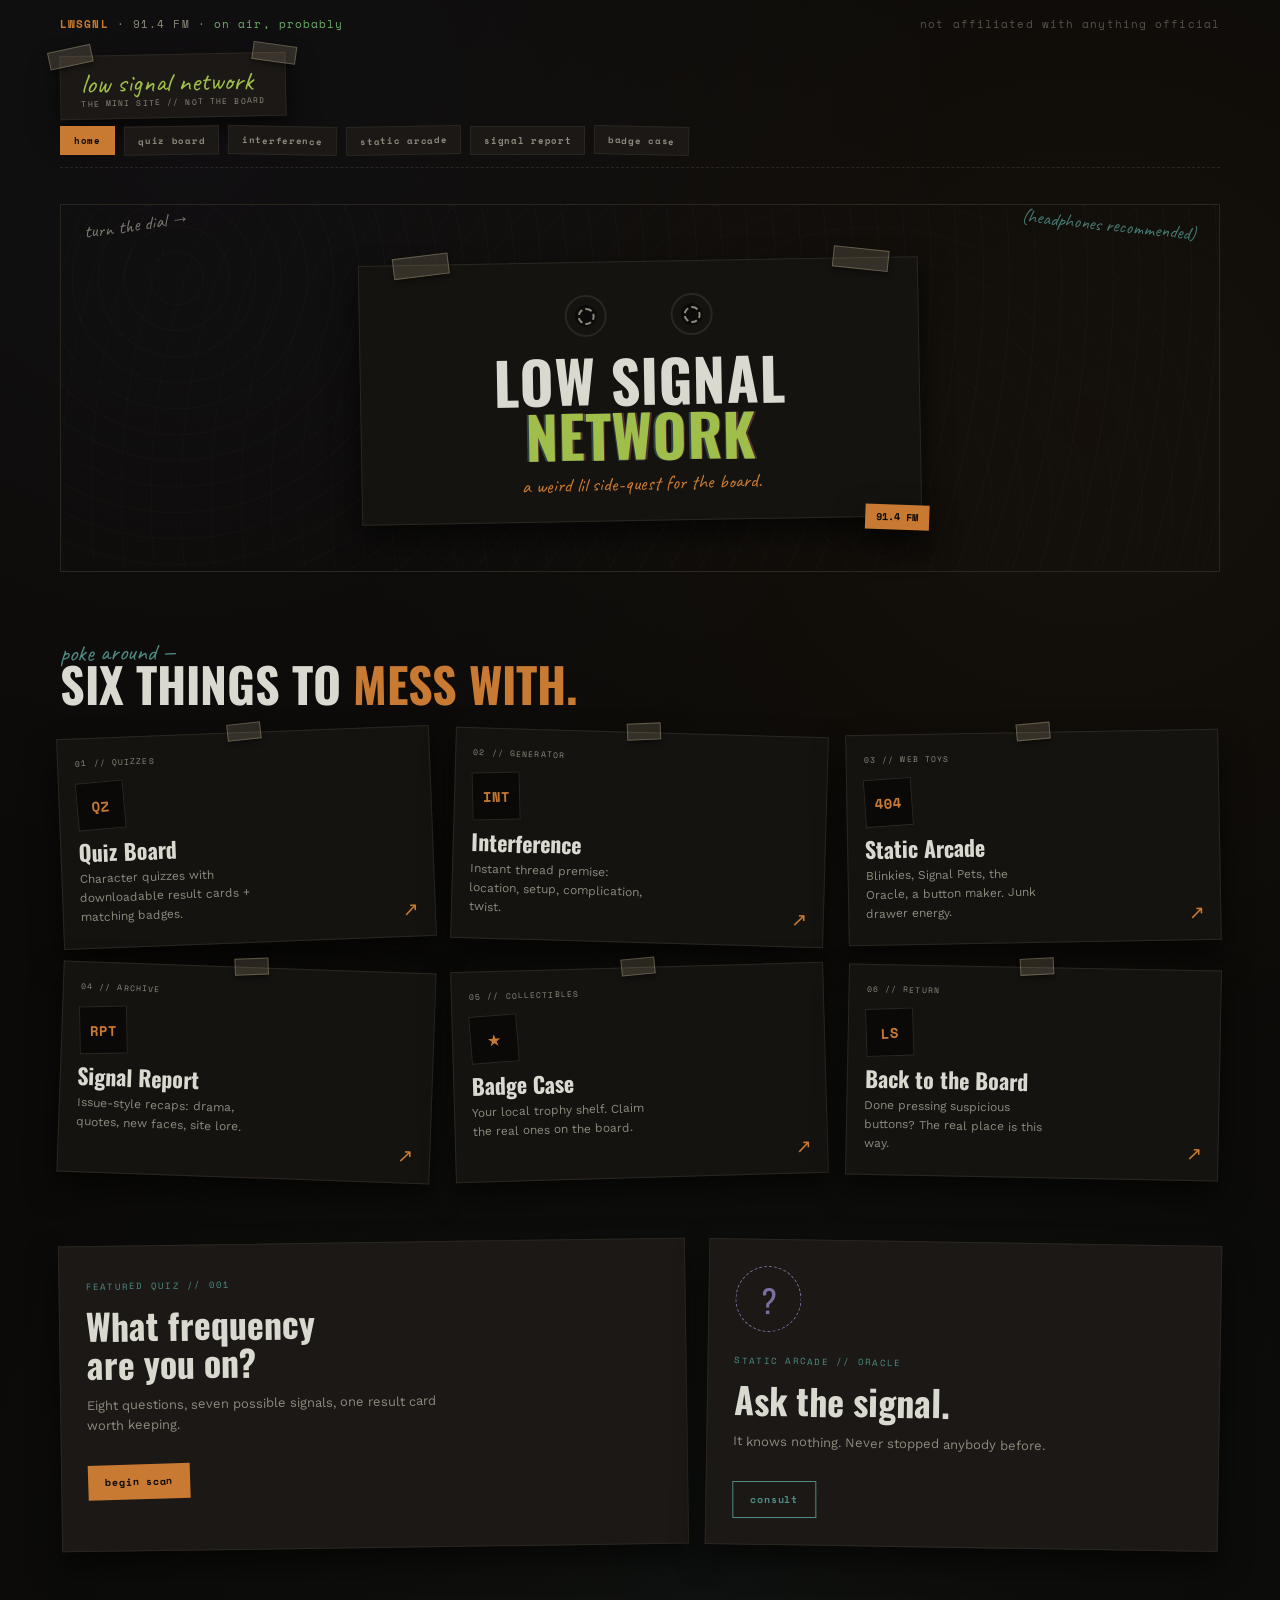
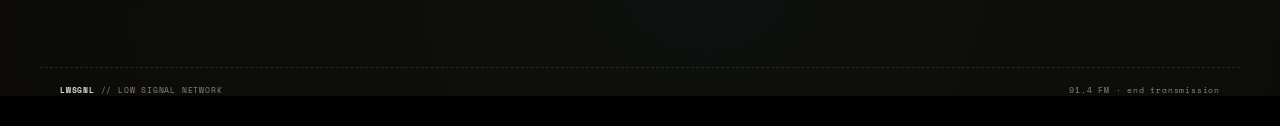
==== index.html @ 54af3324 "Add files via upload" ====
<!doctype html>
<html lang="en">
<head>
<meta charset="utf-8">
<meta name="viewport" content="width=device-width,initial-scale=1">
<title>Home // Low Signal Network</title>
<meta name="theme-color" content="#0B0A08">
<link rel="preconnect" href="https://fonts.googleapis.com">
<link rel="preconnect" href="https://fonts.gstatic.com" crossorigin>
<link href="https://fonts.googleapis.com/css2?family=Caveat:wght@400..700&family=Oswald:wght@400;500;600;700&family=Space+Mono:ital,wght@0,400;0,700;1,400&family=Work+Sans:ital,wght@0,300..800;1,300..800&display=swap" rel="stylesheet">
<link rel="stylesheet" href="styles.css">
</head>
<body>

<div class="ls-head">
<div class="ls-topline">
  <span><b>LWSGNL</b> · 91.4 FM · <span class="blink">on air, probably</span></span>
  <span class="ls-topline-r">not affiliated with anything official</span>
</div>

<a href="index.html" style="text-decoration:none">
<div class="ls-label">
  <span>low signal network</span>
  <small>THE MINI SITE // NOT THE BOARD</small>
</div>
</a>

<nav class="ls-nav"><a href="index.html" class="active">HOME</a><a href="quiz-board.html" class="">QUIZ BOARD</a><a href="interference.html" class="">INTERFERENCE</a><a href="static-arcade.html" class="">STATIC ARCADE</a><a href="signal-report.html" class="">SIGNAL REPORT</a><a href="badge-case.html" class="">BADGE CASE</a></nav>
</div>

<main id="page">

  <section class="ls2-hero">
    <span class="ls2-scribble a">turn the dial &#8594;</span>
    <span class="ls2-scribble b">(headphones recommended)</span>
    <div class="ls2-cassette">
      <div class="ls2-reels"><i></i><i></i></div>
      <h1><span data-glitch-in>LOW SIGNAL</span> <em data-glitch-in>NETWORK</em></h1>
      <p class="tag">a weird lil side-quest for the board.</p>
      <div class="ls2-freq">91.4 FM</div>
    </div>
  </section>

  <section>
    <div class="ls2-heading">
      <span class="hand">poke around —</span>
      <h2>SIX THINGS TO <span>MESS WITH.</span></h2>
    </div>
    <div class="ls2-board">
      <a class="ls2-pin" href="quiz-board.html">
        <b class="ch">01 // QUIZZES</b>
        <div class="stamp">QZ</div>
        <h3>Quiz Board</h3>
        <p>Character quizzes with downloadable result cards + matching badges.</p>
        <span class="go">↗</span>
      </a>
      <a class="ls2-pin" href="interference.html">
        <b class="ch">02 // GENERATOR</b>
        <div class="stamp">INT</div>
        <h3>Interference</h3>
        <p>Instant thread premise: location, setup, complication, twist.</p>
        <span class="go">↗</span>
      </a>
      <a class="ls2-pin" href="static-arcade.html">
        <b class="ch">03 // WEB TOYS</b>
        <div class="stamp">404</div>
        <h3>Static Arcade</h3>
        <p>Blinkies, Signal Pets, the Oracle, a button maker. Junk drawer energy.</p>
        <span class="go">↗</span>
      </a>
      <a class="ls2-pin" href="signal-report.html">
        <b class="ch">04 // ARCHIVE</b>
        <div class="stamp">RPT</div>
        <h3>Signal Report</h3>
        <p>Issue-style recaps: drama, quotes, new faces, site lore.</p>
        <span class="go">↗</span>
      </a>
      <a class="ls2-pin" href="badge-case.html">
        <b class="ch">05 // COLLECTIBLES</b>
        <div class="stamp">★</div>
        <h3>Badge Case</h3>
        <p>Your local trophy shelf. Claim the real ones on the board.</p>
        <span class="go">↗</span>
      </a>
      <a class="ls2-pin" href="https://lowsignal.jcink.net/" target="_blank" rel="noreferrer">
        <b class="ch">06 // RETURN</b>
        <div class="stamp">LS</div>
        <h3>Back to the Board</h3>
        <p>Done pressing suspicious buttons? The real place is this way.</p>
        <span class="go">↗</span>
      </a>
    </div>
  </section>

  <section class="ls2-featured">
    <div class="ls2-mix">
      <span class="eyebrow">FEATURED QUIZ // 001</span>
      <h2>What frequency<br>are you on?</h2>
      <p>Eight questions, seven possible signals, one result card worth keeping.</p>
      <a class="btn" href="quiz.html?id=frequency">begin scan</a>
    </div>
    <div class="ls2-mix">
      <div class="ls2-orb">?</div>
      <span class="eyebrow">STATIC ARCADE // ORACLE</span>
      <h3>Ask the signal.</h3>
      <p>It knows nothing. Never stopped anybody before.</p>
      <a class="btn alt" href="static-arcade.html#oracle">consult</a>
    </div>
  </section>

</main>

<footer class="network-footer">
  <span><b>LWSGNL</b> // LOW SIGNAL NETWORK</span>
  <span>91.4 FM · end transmission</span>
</footer>

<div class="toast" data-toast></div>
<script src="config.js"></script>
<script src="pets.js"></script>
<script src="app.js"></script>
<script src="effects.js"></script>

</body>
</html>
---- styles.css ----
:root,[data-theme="dark"]{
  --bg:#0B0A08;--card-rgb:20,18,15;--card:#151310;--card2:#1B1815;
  --ink:#DAD9CF;--ink-soft:#8C8A7C;--border:#2A2620;--placeholder:#3A3D42;
  --cyan:#4F8C86;--violet:#7A6FA0;--violet-lt:#9891B5;--amber:#C97A32;
  --live:#6FAE6B;--rose:#B8566B;--lime:#9FBF4A;
  --tape:rgba(230,214,172,.15);--tape-b:rgba(230,214,172,.28);
  --shadow:0 14px 30px rgba(0,0,0,.6);
  --mono:"Space Mono",monospace;--display:"Oswald",sans-serif;--hand:"Caveat",cursive;--sans:"Work Sans",sans-serif;
}
*{box-sizing:border-box}
html{scroll-behavior:smooth;background:#000}
body{margin:0;padding:0;min-height:100vh;position:relative;color:var(--ink);font-family:var(--sans);font-size:15px;line-height:1.6;
  background:
    radial-gradient(circle at 15% 8%,rgba(122,111,160,.06),transparent 40%),
    radial-gradient(circle at 85% 25%,rgba(201,122,50,.05),transparent 45%),
    radial-gradient(circle at 55% 92%,rgba(79,140,134,.05),transparent 45%),
    var(--bg)}
a{color:inherit;text-decoration:none}
button,input,select,textarea{font:inherit;color:inherit}
button{cursor:pointer}

@keyframes lsFlicker{0%,4%,8%,70%,100%{opacity:1}5%,7%,71%{opacity:.15}}

/* runtime glitch-jump, toggled briefly by effects.js */
.ls-glitching{animation:lsJump .18s steps(2) both}
@keyframes lsJump{
  0%{transform:translate(0,0) rotate(var(--r,0deg))}
  20%{transform:translate(-3px,1px) rotate(calc(var(--r,0deg) - 1deg))}
  40%{transform:translate(3px,-1px) rotate(calc(var(--r,0deg) + 1deg))}
  60%{transform:translate(-2px,0) rotate(calc(var(--r,0deg) - .5deg))}
  100%{transform:translate(0,0) rotate(var(--r,0deg))}
}

/* ============= header chrome: taped label + tab nav, not a broadcast console ============= */
.ls-head{max-width:1200px;margin:0 auto;padding:0 20px}
.ls-topline{padding-top:16px;display:flex;justify-content:space-between;flex-wrap:wrap;gap:6px;
  font:11px var(--mono);color:var(--ink-soft);letter-spacing:.1em}
.ls-topline b{color:var(--amber)}
.ls-topline .blink{color:var(--live);animation:lsFlicker 2.6s steps(1) infinite}
.ls-topline-r{opacity:.55}

.ls-label{position:relative;display:inline-block;margin:22px 0 8px;padding:9px 20px;background:var(--card2);
  border:1px solid var(--border);transform:rotate(-1.2deg);box-shadow:var(--shadow)}
.ls-label:before,.ls-label:after{content:"";position:absolute;top:-9px;width:42px;height:16px;background:var(--tape);
  border:1px solid var(--tape-b);box-shadow:0 3px 5px rgba(0,0,0,.4)}
.ls-label:before{left:-12px;transform:rotate(-11deg)}
.ls-label:after{right:-12px;transform:rotate(9deg)}
.ls-label span{font:28px var(--hand);color:var(--lime)}
.ls-label small{display:block;margin-top:-3px;font:8px var(--mono);color:var(--ink-soft);letter-spacing:.14em}

.ls-nav{padding-bottom:12px;margin-bottom:36px;display:flex;flex-wrap:wrap;gap:9px;border-bottom:1px dashed var(--border)}
.ls-nav a{padding:7px 13px;background:var(--card2);border:1px solid var(--border);font:700 9px var(--mono);
  letter-spacing:.08em;color:var(--ink-soft);text-transform:lowercase;transition:.15s;display:inline-block}
.ls-nav a:nth-child(2n){transform:rotate(-1deg)}
.ls-nav a:nth-child(3n){transform:rotate(1.1deg)}
.ls-nav a:hover{color:var(--amber);border-color:var(--amber);transform:translateY(-2px)}
.ls-nav a.active{background:var(--amber);border-color:var(--amber);color:#0B0A08;transform:rotate(0)}

#page{max-width:1200px;margin:0 auto;padding:0 20px 70px}
.network-footer{max-width:1200px;margin:50px auto 30px;padding:16px 20px 0;border-top:1px dashed var(--border);
  display:flex;justify-content:space-between;flex-wrap:wrap;gap:8px;color:var(--ink-soft);font:8px var(--mono);letter-spacing:.1em}
.network-footer b{color:var(--ink)}

.eyebrow,.display-label,.section-label{font:700 9px var(--mono);letter-spacing:.14em;text-transform:uppercase;color:var(--amber)}
.section-label{text-align:center;padding-bottom:8px;position:relative}
.section-label:after{content:"";position:absolute;bottom:0;left:50%;transform:translateX(-50%);width:54px;height:1px;
  background:repeating-linear-gradient(to right,var(--ink-soft) 0 2px,transparent 2px 4px)}
.muted{color:var(--ink-soft)}
.hand{font-family:var(--hand)}

/* ============= shared "hard panel" base — big single-content areas, no tape ============= */
.radio-panel,.hero-lower,.quiz-intro,.question-panel,.result-copy,.result-card-preview,.interference-console,
.badge-help,.board-info,.empty-collection,.now-screen{
  position:relative;background:rgba(var(--card-rgb),.92);border:1px solid var(--border);border-radius:2px;
  box-shadow:var(--shadow);backdrop-filter:none}

/* ============= shared "taped card" — discrete grid items / tool panels ============= */
.channel-card,.quiz-list-card,.badge-card,.report-story,.issue-card,.pet-collection-card,.home-quiz-tease,
.home-oracle,.arcade-tool,.claim-form,.claim-output,.tool-controls,.tool-preview,.pet-adoption,.oracle-console,
.int-controls,.int-display,.compat-inputs,.compat-result{
  position:relative;background:rgba(var(--card-rgb),.92);border:1px solid var(--border);border-radius:2px;
  box-shadow:var(--shadow);backdrop-filter:none;transition:transform .18s ease,border-color .18s ease}
.channel-card:before,.quiz-list-card:before,.badge-card:before,.report-story:before,.issue-card:before,
.pet-collection-card:before,.home-quiz-tease:before,.home-oracle:before,.arcade-tool:before,.claim-form:before,
.claim-output:before,.tool-controls:before,.tool-preview:before,.pet-adoption:before,.oracle-console:before,
.int-controls:before,.int-display:before,.compat-inputs:before,.compat-result:before{
  content:"";position:absolute;top:-9px;left:50%;width:34px;height:16px;margin-left:-17px;background:var(--tape);
  border:1px solid var(--tape-b);transform:rotate(-4deg);box-shadow:0 3px 5px rgba(0,0,0,.4);pointer-events:none}

/* ============= buttons: tape-tab, not glossy pill ============= */
.radio-btn{min-height:40px;padding:0 16px;display:inline-flex;align-items:center;justify-content:center;
  border:1px solid var(--border);border-radius:2px;background:rgba(255,255,255,.02);font:700 9px var(--mono);
  letter-spacing:.08em;transition:.15s}
.radio-btn:hover{transform:translateY(-2px);border-color:var(--amber);color:var(--amber)}
.radio-btn.primary{background:var(--amber);border-color:transparent;color:#0B0A08}
.radio-btn.wide{width:100%}

/* ============= hero (home) ============= */
.network-hero{overflow:visible;border-radius:0;background:transparent;border:0;box-shadow:none}
.hero-image{height:400px;position:relative;overflow:hidden;background:
  repeating-linear-gradient(115deg,#141310 0 2px,#0d0c0a 2px 4px);
  border:1px solid var(--border)}
.hero-image:after{content:"";position:absolute;inset:0;background:linear-gradient(100deg,rgba(122,111,160,.14),transparent 40%,rgba(201,122,50,.12))}
.hero-static{position:absolute;inset:0;opacity:.16;background:repeating-radial-gradient(circle at 20% 30%,#fff 0 1px,transparent 1px 5px)}
.hero-frequency{position:absolute;right:30px;top:24px;color:rgba(255,255,255,.09);font:700 100px/1 var(--display);z-index:2}
.hero-copy{position:absolute;left:50%;top:50%;z-index:3;transform:translate(-50%,-50%);text-align:center;width:92%}
.hero-copy>span{font:700 9px var(--mono);letter-spacing:.18em;color:#fff}
.hero-copy h1{margin:12px 0 8px;font:800 clamp(58px,8vw,118px)/.82 var(--display);letter-spacing:.01em;color:var(--lime);
  text-shadow:2px 0 rgba(184,86,107,.35),-2px 0 rgba(79,140,134,.35)}
.hero-copy h1 em{font-style:normal;color:#fff;-webkit-text-stroke:1px rgba(255,255,255,.6);-webkit-text-fill-color:transparent}
.hero-copy p{margin:18px 0 0;color:#fff;font:500 14px var(--sans)}
.hero-lower{display:grid;grid-template-columns:1.1fr 1fr 1fr;margin-top:14px}
.hero-lower>div{padding:26px 34px;min-height:190px}
.hero-lower>div+div{border-left:1px dashed var(--border)}
.hero-intro p{margin:20px auto 0;max-width:480px;text-align:center;color:var(--ink-soft);font-size:14px}
.now-screen{margin-top:20px;padding:16px}
.status-light{display:flex;align-items:center;gap:7px;color:var(--live);font:8px var(--mono)}
.status-light i,.live-badge .dot{width:6px;height:6px;border-radius:50%;background:var(--live);box-shadow:0 0 6px var(--live);
  animation:lsFlicker 2.6s steps(1) infinite;display:inline-block}
.now-screen strong{display:block;margin:16px 0 10px;font:700 16px var(--display)}
.mini-wave{height:26px;display:flex;align-items:end;gap:4px}
.mini-wave i{width:5px;background:var(--cyan);animation:lsWave .5s steps(5) infinite alternate}
.mini-wave i:nth-child(2n){height:60%;animation-delay:-.3s}
.mini-wave i:nth-child(3n){height:30%;animation-delay:-.6s}
@keyframes lsWave{from{height:8%}to{height:100%}}
.quick-pills{margin-top:20px;display:flex;flex-wrap:wrap;justify-content:center;gap:7px}
.quick-pills a,.meta-pills span{padding:7px 11px;border:1px solid rgba(79,140,134,.4);border-radius:2px;color:var(--cyan);
  font:700 8px var(--mono);letter-spacing:.05em}
.quick-pills a:hover{background:var(--cyan);color:#0B0A08}

.live-badge{display:inline-flex;align-items:center;gap:7px;padding:5px 12px;border:1px solid rgba(111,174,107,.4);
  border-radius:2px;color:var(--live);font:700 9px var(--mono);letter-spacing:.14em}

.network-section{padding:70px 0 0}
.network-section.compact{padding-top:44px}
.network-heading{margin-bottom:26px;display:flex;justify-content:space-between;align-items:end;gap:26px;flex-wrap:wrap}
.network-heading h2{margin:6px 0 0;font:800 clamp(38px,5.4vw,66px)/.9 var(--display);letter-spacing:.02em}
.network-heading h2 span,.page-title h1 span,.tool-heading h2 span{color:var(--amber)}
.network-heading>p{max-width:400px;margin:0;color:var(--ink-soft);font-size:13px}
.channel-grid{display:grid;grid-template-columns:repeat(2,minmax(0,1fr));gap:22px 18px;padding-top:8px}
.channel-card{min-height:290px;padding:22px;transform:rotate(-1.2deg)}
.channel-card.feature{grid-column:span 2;min-height:340px;transform:rotate(-.6deg)}
.channel-card:nth-child(2){transform:rotate(1.1deg)}
.channel-card:nth-child(3){transform:rotate(-.9deg)}
.channel-card:nth-child(4){transform:rotate(1.3deg)}
.channel-card:nth-child(5){transform:rotate(-1.1deg)}
.channel-card:hover{transform:rotate(0deg) translateY(-5px)!important;border-color:rgba(201,122,50,.5);z-index:2}
.channel-top{display:flex;justify-content:space-between;color:var(--ink-soft);font:8px var(--mono);letter-spacing:.12em}
.channel-display{width:66px;height:66px;margin-top:22px;display:grid;place-items:center;border:1px solid var(--border);
  border-radius:2px;background:#0a0908;color:var(--amber);font:700 17px var(--mono);transform:rotate(-3deg)}
.channel-body{position:absolute;left:22px;right:64px;bottom:22px}
.channel-body small{color:var(--cyan);font:700 8px var(--mono);letter-spacing:.1em}
.channel-body h3{margin:6px 0 8px;font:800 38px/1 var(--display)}
.channel-body p{max-width:600px;margin:0;color:var(--ink-soft);font-size:12px}
.channel-arrow{position:absolute;right:22px;bottom:22px;color:var(--amber);font-size:20px}
.two-col-feature{display:grid;grid-template-columns:1.2fr .8fr;gap:18px}
.home-quiz-tease,.home-oracle{padding:40px;transform:rotate(-.6deg)}
.home-oracle{transform:rotate(.7deg)}
.home-quiz-tease h2{margin:10px 0;font:800 clamp(36px,5vw,64px)/.9 var(--display)}
.home-quiz-tease h2 span{color:var(--cyan)}
.home-quiz-tease p,.home-oracle p{color:var(--ink-soft);max-width:560px}
.meta-pills{display:flex;flex-wrap:wrap;gap:7px;margin:20px 0}
.oracle-orb{width:100px;height:100px;margin-bottom:24px;display:grid;place-items:center;border-radius:50%;
  border:1px dashed var(--violet);font:700 55px var(--display);color:var(--violet-lt)}
.home-oracle h3{margin:8px 0;font:800 38px var(--display)}

/* ============= inner page header (page-title) ============= */
.page-title{padding:0 0 30px;display:grid;grid-template-columns:1fr auto;gap:40px;align-items:end;
  border-bottom:1px dashed var(--border)}
.page-title h1{margin:6px 0;font:800 clamp(52px,7.2vw,96px)/.86 var(--display);letter-spacing:.01em}
.page-title p{max-width:640px;margin:14px 0 0;color:var(--ink-soft);font-size:14px}
.page-frequency,.badge-tally,.issue-stamp{min-width:220px;padding:16px 18px;border:1px solid var(--border);
  border-radius:2px;background:var(--card2);transform:rotate(1.2deg)}
.page-frequency span,.page-frequency small,.badge-tally span,.badge-tally small,.issue-stamp span,.issue-stamp small{
  display:block;color:var(--ink-soft);font:8px var(--mono);letter-spacing:.12em}
.page-frequency strong{display:block;margin:8px 0;color:var(--cyan);font:700 46px/1 var(--display)}
.issue-stamp strong,.badge-tally strong{display:block;margin:8px 0;color:var(--amber);font:700 50px/1 var(--display)}
.badge-tally strong i{font-style:normal;color:var(--ink-soft);font-size:22px}

/* ============= quiz board ============= */
.quiz-board-grid{padding-top:30px;display:grid;grid-template-columns:repeat(2,minmax(0,1fr));gap:22px 18px}
.quiz-list-card{min-height:380px;padding:22px}
.quiz-board-grid .quiz-list-card:nth-child(4n+1){transform:rotate(-1.4deg)}
.quiz-board-grid .quiz-list-card:nth-child(4n+2){transform:rotate(1.2deg)}
.quiz-board-grid .quiz-list-card:nth-child(4n+3){transform:rotate(-.7deg)}
.quiz-board-grid .quiz-list-card:nth-child(4n+4){transform:rotate(1.5deg)}
.quiz-list-card:hover{transform:rotate(0) translateY(-5px)!important;border-color:rgba(95,201,214,.4)}
.quiz-list-top{display:flex;justify-content:space-between;color:var(--ink-soft);font:8px var(--mono)}
.quiz-list-screen{width:72px;height:72px;margin:26px 0;display:grid;place-items:center;border:6px solid #050403;
  border-radius:2px;background:var(--cyan);color:#0B0A08;font:700 25px var(--display);transform:rotate(-2deg)}
.quiz-list-card small{color:var(--amber);font:700 8px var(--mono);letter-spacing:.1em}
.quiz-list-card h2{margin:7px 0;font:800 38px/1 var(--display)}
.quiz-list-card p{max-width:520px;margin:0;color:var(--ink-soft);font-size:12px}
.quiz-start{position:absolute;bottom:20px;right:20px;color:var(--cyan);font:20px var(--hand)}
.how-grid{display:grid;grid-template-columns:repeat(4,1fr);border-top:1px dashed var(--border)}
.how-grid>div{padding:20px}
.how-grid>div+div{border-left:1px dashed var(--border)}
.how-grid b{display:block;color:var(--amber);font:700 20px var(--mono)}
.how-grid strong,.how-grid span{display:block}
.how-grid strong{margin:9px 0 4px;font:700 13px var(--display)}
.how-grid span{color:var(--ink-soft);font-size:11px}
.board-info{margin-top:60px;padding:32px}
.board-info h3{margin:5px 0 22px;font:800 32px var(--display)}

/* ============= quiz flow ============= */
.quiz-shell{padding:34px 0}
.quiz-intro{max-width:920px;margin:auto;padding:44px;transform:rotate(-.4deg)}
.quiz-intro-meta{display:flex;justify-content:space-between;color:var(--ink-soft);font:8px var(--mono)}
.quiz-intro h1{margin:18px 0 5px;font:800 clamp(48px,7vw,90px)/.9 var(--display);color:var(--amber)}
.quiz-intro h3{margin:0 0 18px;font:500 23px var(--display)}
.quiz-intro p{max-width:640px;color:var(--ink-soft)}
.character-name-field{display:block;max-width:440px;margin:26px 0 16px;color:var(--ink-soft);font:8px var(--mono);letter-spacing:.12em}
.character-name-field input,.tool-controls input,.tool-controls select,.pet-adoption input,.compat-inputs input,
.claim-form>label>input,.int-input-grid input{
  width:100%;height:44px;margin-top:8px;padding:0 13px;border:1px solid var(--border);border-radius:2px;
  outline:0;background:#0a0908;color:var(--ink)}
.text-link{display:block;margin-top:16px;color:var(--ink-soft);font:8px var(--mono)}
.quiz-progress{display:flex;justify-content:space-between;color:var(--ink-soft);font:8px var(--mono)}
.quiz-progress-track{height:3px;margin:10px 0 20px;background:var(--border)}
.quiz-progress-track i{display:block;height:100%;background:linear-gradient(90deg,var(--amber),var(--cyan));transition:.2s}
.question-panel{padding:44px;transform:rotate(.3deg)}
.question-panel h2{max-width:880px;margin:12px 0 32px;font:800 clamp(38px,5.6vw,68px)/.95 var(--display)}
.answer-grid{display:grid;grid-template-columns:repeat(2,1fr);gap:9px}
.answer-grid button{min-height:78px;padding:17px;text-align:left;border:1px solid var(--border);border-radius:2px;
  background:rgba(255,255,255,.015);font-size:13px;color:var(--ink)}
.answer-grid button span{display:inline-grid;place-items:center;width:26px;height:26px;margin-right:11px;
  border-radius:50%;border:1px solid var(--border);color:var(--amber);font:700 9px var(--mono)}
.answer-grid button:hover{border-color:rgba(79,140,134,.5);background:rgba(79,140,134,.05)}
.result-layout{display:grid;grid-template-columns:.85fr 1.15fr;gap:16px;align-items:center}
.result-copy{padding:38px;transform:rotate(-.5deg)}
.result-copy h1{margin:14px 0;font:800 clamp(48px,7vw,96px)/.84 var(--display);color:var(--amber)}
.result-frequency{font:700 55px/1 var(--display);color:var(--cyan)}
.result-frequency small{font:10px var(--mono)}
.result-copy p{max-width:560px;color:var(--ink-soft);font-size:15px}
.result-actions{display:flex;flex-wrap:wrap;gap:8px;margin-top:26px}
.result-card-preview{padding:22px;transform:rotate(.5deg)}
.result-card-preview canvas{display:block;width:min(100%,560px);margin:auto;border-radius:2px;box-shadow:var(--shadow)}

/* ============= interference ============= */
.interference-console{margin-top:30px;padding:24px}
.console-top{display:flex;justify-content:space-between;padding-bottom:14px;border-bottom:1px dashed var(--border);
  color:var(--ink-soft);font:8px var(--mono);letter-spacing:.12em}
.interference-layout{display:grid;grid-template-columns:.72fr 1.28fr;gap:16px;margin-top:16px}
.int-controls{padding:26px;transform:rotate(-.6deg)}
.int-display{padding:26px;transform:rotate(.5deg)}
.control-group{margin-bottom:26px}
.control-group label,.tool-controls label{display:block;margin-bottom:10px;color:var(--ink-soft);font:8px var(--mono);letter-spacing:.12em}
.filter-row{display:flex;flex-wrap:wrap;gap:7px}
.filter-row button,.badge-filters button{padding:8px 10px;border:1px solid var(--border);border-radius:2px;
  background:transparent;color:var(--ink-soft);font:700 8px var(--mono)}
.filter-row button.active,.badge-filters button.active{background:var(--cyan);border-color:transparent;color:#0B0A08}
.int-input-grid{display:grid;grid-template-columns:1fr 1fr;gap:8px}
.int-id{margin:16px 0 5px;color:var(--amber);font:700 10px var(--mono)}
.int-display h2{margin:0;font:800 42px/1 var(--display)}
.int-display>p{color:var(--ink-soft)}
.int-components{margin-top:24px;display:grid;grid-template-columns:1fr 1fr;border-top:1px dashed var(--border);border-left:1px dashed var(--border)}
.int-components>div{padding:16px;border-right:1px dashed var(--border);border-bottom:1px dashed var(--border)}
.int-components span,.int-components strong{display:block}
.int-components span{margin-bottom:8px;color:var(--cyan);font:700 8px var(--mono)}
.int-components strong{font-size:12px;font-weight:500}
.int-actions{display:flex;gap:8px;margin-top:18px;flex-wrap:wrap}
.hidden{display:none!important}
.quick-chaos-grid{display:grid;grid-template-columns:repeat(3,1fr);gap:9px}
.quick-chaos-grid button{padding:17px;display:grid;grid-template-columns:auto 1fr auto;align-items:center;gap:14px;
  border:1px solid var(--border);border-radius:2px;background:rgba(var(--card-rgb),.75);text-align:left;color:var(--ink)}
.quick-chaos-grid b{color:var(--amber);font:700 9px var(--mono)}
.quick-chaos-grid span{font:700 14px var(--display)}
.quick-chaos-grid small{color:var(--cyan);font:8px var(--mono)}

/* ============= static arcade ============= */
.arcade-index{padding:26px 0;display:grid;grid-template-columns:repeat(4,1fr);gap:8px}
.arcade-index a{padding:13px;border:1px solid var(--border);border-radius:2px;background:rgba(var(--card-rgb),.7)}
.arcade-index span,.arcade-index strong{display:block}
.arcade-index span{color:var(--amber);font:8px var(--mono)}
.arcade-index strong{margin-top:6px;font:700 13px var(--display)}
.arcade-index i{float:right;color:var(--cyan)}
.arcade-tool{margin-top:20px;padding:34px;scroll-margin-top:20px;transform:rotate(-.35deg)}
.arcade-tool:nth-of-type(2n){transform:rotate(.35deg)}
.tool-heading{display:flex;justify-content:space-between;align-items:end;margin-bottom:28px}
.tool-heading h2{margin:6px 0 0;font:800 clamp(42px,5.6vw,74px)/.9 var(--display)}
.tool-number{color:rgba(255,255,255,.08);font:700 60px var(--display)}
.tool-layout,.pets-layout,.oracle-layout{display:grid;grid-template-columns:.72fr 1.28fr;gap:14px}
.tool-controls{padding:22px;transform:rotate(-.6deg)}
.tool-preview{padding:22px;transform:rotate(.5deg);display:grid;place-items:center;align-content:center}
.pet-adoption,.oracle-console{padding:22px}
.tool-controls label{margin-bottom:16px}
.tool-controls select{appearance:none}
.tool-preview canvas{width:min(100%,600px);image-rendering:auto}
.tool-preview small{margin-top:10px;color:var(--ink-soft);font:8px var(--mono)}

.pet-scan-strip{margin-bottom:14px;padding:16px 18px;display:grid;grid-template-columns:1fr auto auto;gap:10px;
  align-items:center;border:1px solid var(--border);border-radius:2px;background:var(--card2)}
.pet-scan-strip strong,.pet-scan-strip small{display:block}
.pet-scan-strip strong{margin:6px 0;font:700 14px var(--display)}
.pet-scan-strip small{color:var(--ink-soft);font-size:10px}
.pet-catalog{display:grid;grid-template-columns:repeat(2,1fr);gap:8px}
.pet-catalog button{min-height:145px;padding:15px;border:1px solid var(--border);border-radius:2px;background:rgba(255,255,255,.015);color:var(--ink)}
.pet-catalog button span,.pet-catalog button strong{display:block}
.pet-catalog button strong{margin-top:10px;font:700 11px var(--display)}
.pet-catalog button small{display:block;margin-top:5px;font:700 8px var(--mono);letter-spacing:.08em}
.pet-catalog button.active{border-color:rgba(159,191,74,.5);background:rgba(159,191,74,.04)}
.pet-catalog button.locked{opacity:.4;filter:grayscale(.7);cursor:not-allowed}
.pet-catalog button.locked:hover{border-color:var(--border)}
.pet-thumb-locked{display:grid;place-items:center;height:72px;font:700 26px var(--mono);color:var(--ink-soft)}
.pet-thumb{height:72px;display:grid;place-items:center}
.radio-btn:disabled,.radio-btn.is-disabled{opacity:.35;cursor:not-allowed}
.radio-btn:disabled:hover,.radio-btn.is-disabled:hover{transform:none;border-color:var(--border);color:inherit}
input:disabled{opacity:.4;cursor:not-allowed}
.oracle-tag{display:block;margin-top:10px;color:var(--ink-soft);font:700 8px var(--mono);letter-spacing:.14em}
.pet-thumb svg,.pixel-pet-large svg,.collection-pet-visual svg{image-rendering:pixelated}
.pet-adoption{display:flex;flex-direction:column;transform:rotate(.5deg)}
.pixel-pet-large{min-height:180px;display:grid;place-items:center;animation:petBob 2.3s ease-in-out infinite}
@keyframes petBob{50%{transform:translateY(-6px)}}
.pet-rarity{margin-top:6px;font:700 8px var(--mono);letter-spacing:.12em}
.pet-stage{flex:1;min-height:290px;display:grid;place-items:center;align-content:center;text-align:center}
.pet-stage strong{margin-top:18px;font:700 24px var(--display)}
.pet-stage small{color:var(--ink-soft)}
.pet-adoption input{margin-bottom:10px}

.oracle-layout{grid-template-columns:.85fr 1.15fr}
.oracle-ball{min-height:380px;position:relative;display:grid;place-items:center}
.oracle-core{width:200px;height:200px;display:grid;place-items:center;border-radius:50%;border:1px dashed var(--violet);
  background:radial-gradient(circle,rgba(122,111,160,.18),#0a0908 70%);position:relative;z-index:2}
.oracle-core span{font:700 90px var(--display);color:var(--violet-lt)}
.oracle-rings{position:absolute;width:280px;height:280px;border:1px dashed rgba(79,140,134,.25);border-radius:50%;animation:spin 15s linear infinite}
@keyframes spin{to{transform:rotate(360deg)}}
.oracle-console{display:flex;flex-direction:column;justify-content:center;transform:rotate(.5deg)}
.oracle-console textarea{min-height:115px;margin:14px 0;padding:14px;border:1px solid var(--border);border-radius:2px;
  outline:0;background:#0a0908;color:var(--ink);resize:vertical}
.oracle-answer{min-height:70px;margin-top:12px;padding:17px;border:1px solid rgba(79,140,134,.3);border-radius:2px;
  background:#0a0908;color:var(--cyan);font:700 11px/1.55 var(--mono)}

.compat-layout{display:grid;grid-template-columns:.8fr 1.2fr;gap:14px}
.compat-inputs{padding:26px;transform:rotate(-.6deg);display:grid;grid-template-columns:1fr auto 1fr;gap:10px;align-items:end}
.compat-result{padding:26px;transform:rotate(.5deg)}
.compat-inputs label{color:var(--ink-soft);font:8px var(--mono);letter-spacing:.12em}
.compat-inputs>span{padding-bottom:12px;color:var(--amber);font:700 22px var(--display)}
.compat-inputs .radio-btn{grid-column:1/-1;margin-top:8px}
.compat-result strong{display:block;margin:16px 0 4px;color:var(--cyan);font:700 clamp(60px,9vw,120px)/1 var(--display)}
.compat-result h3{margin:0;font:800 30px var(--display)}
.compat-result p{color:var(--ink-soft)}

/* ============= badge case ============= */
.badge-filters{padding:26px 0 14px;display:flex;flex-wrap:wrap;gap:7px}
.badge-grid{display:grid;grid-template-columns:repeat(4,1fr);gap:16px 14px}
.badge-card{min-height:280px;padding:20px}
.badge-grid .badge-card:nth-child(4n+1){transform:rotate(-1.3deg)}
.badge-grid .badge-card:nth-child(4n+2){transform:rotate(1.1deg)}
.badge-grid .badge-card:nth-child(4n+3){transform:rotate(-.7deg)}
.badge-grid .badge-card:nth-child(4n+4){transform:rotate(1.4deg)}
.badge-emblem{width:100px;height:100px;margin:6px 0 26px;display:grid;place-items:center;border-radius:50%;
  border:1px solid var(--border);position:relative}
.badge-emblem:after{content:"";position:absolute;inset:8px;border:1px dashed var(--border);border-radius:50%}
.badge-emblem span{position:relative;z-index:2;font:700 23px var(--display)}
.badge-card small{color:var(--ink-soft);font:8px var(--mono)}
.badge-card h3{margin:8px 0;font:800 22px/1 var(--display)}
.badge-card p{color:var(--ink-soft);font-size:11px}
.badge-card.locked{opacity:.4;filter:grayscale(.9)}
.badge-card.unlocked{border-color:rgba(201,122,50,.36)}
.badge-card.unlocked .badge-emblem{border-color:rgba(201,122,50,.5)}
.badge-card.unlocked .badge-emblem span{color:var(--amber)}
.badge-help{margin-top:22px;padding:28px;display:grid;grid-template-columns:.7fr 1.3fr;gap:26px}
.badge-help h3{margin:5px 0;font:800 26px var(--display)}
.badge-help p{margin:0;color:var(--ink-soft)}

/* ============= claim center ============= */
.claim-layout{padding-top:30px;display:grid;grid-template-columns:.9fr 1.1fr;gap:14px}
.claim-form{padding:30px;transform:rotate(-.5deg)}
.claim-output{padding:30px;transform:rotate(.4deg);min-height:480px}
.claim-form>label{display:block;margin-top:18px;color:var(--ink-soft);font:8px var(--mono);letter-spacing:.1em}
.claim-checks{margin-top:10px;display:grid;gap:7px}
.claim-check{display:flex!important;align-items:center;gap:10px;margin:0!important;padding:10px 12px;
  border:1px solid var(--border);border-radius:2px;background:#0a0908}
.claim-check input{width:auto!important;height:auto!important;margin:0!important}
.claim-check span,.claim-check b,.claim-check small{display:block}
.claim-check b{color:var(--ink);font:700 11px var(--display)}
.claim-check small{color:var(--ink-soft);font:7px var(--mono)}
.claim-actions{display:flex;gap:8px;flex-wrap:wrap;margin-top:20px}
.claim-output pre{min-height:340px;white-space:pre-wrap;margin:14px 0;padding:18px;border:1px solid var(--border);
  border-radius:2px;background:#070605;color:var(--cyan);font:10px/1.6 var(--mono)}

/* ============= signal report ============= */
.report-cover{margin-top:30px;min-height:400px;padding:40px;display:grid;grid-template-columns:1.1fr .9fr;overflow:hidden}
.report-cover-left>span{color:var(--amber);font:8px var(--mono)}
.report-cover-left h2{margin:18px 0;font:800 clamp(52px,7vw,96px)/.82 var(--display)}
.report-cover-left h2 em{font-style:normal;color:var(--cyan)}
.report-cover-left p{max-width:540px;color:var(--ink-soft)}
.report-cover-right{display:grid;place-items:center;position:relative}
.cover-frequency{font:700 clamp(90px,14vw,200px)/1 var(--display);color:rgba(79,140,134,.14)}
.cover-lines{position:absolute;inset:auto 0 60px;display:flex;justify-content:center;align-items:end;gap:10px;height:80px}
.cover-lines i{width:8px;background:var(--amber);height:20%;animation:wave 1.3s infinite alternate}
.cover-lines i:nth-child(2n){height:75%;animation-delay:-.4s}
.cover-lines i:nth-child(3n){height:45%;animation-delay:-.7s}
@keyframes wave{from{height:15%}to{height:80%}}
.report-grid{padding-top:14px;display:grid;grid-template-columns:repeat(2,1fr);gap:16px 14px}
.report-story{min-height:280px;padding:28px}
.report-grid .report-story:nth-child(4n+1):not(.wide){transform:rotate(-1.2deg)}
.report-grid .report-story:nth-child(4n+2):not(.wide){transform:rotate(1deg)}
.report-grid .report-story:nth-child(4n+3):not(.wide){transform:rotate(-.6deg)}
.report-grid .report-story:nth-child(4n+4):not(.wide){transform:rotate(1.3deg)}
.report-story.wide{grid-column:span 2;transform:rotate(-.3deg)}
.story-meta{display:flex;justify-content:space-between;color:var(--ink-soft);font:8px var(--mono);letter-spacing:.1em}
.report-story h3{margin:40px 0 10px;max-width:820px;font:800 clamp(34px,4.6vw,58px)/.92 var(--display)}
.report-story p{max-width:780px;color:var(--ink-soft)}
.report-thread-list{margin-top:26px;border-top:1px dashed var(--border)}
.report-thread-list a{padding:13px 0;display:grid;grid-template-columns:46px 1fr auto;gap:14px;border-bottom:1px dashed var(--border)}
.report-thread-list b{color:var(--amber);font:9px var(--mono)}
.report-thread-list span{font:700 14px var(--display)}
.report-thread-list small{color:var(--ink-soft);font:8px var(--mono)}
.report-note{margin-top:14px;padding:28px}
.report-note p{max-width:880px;color:var(--ink-soft)}
.issue-archive-grid{padding-top:30px;display:grid;grid-template-columns:repeat(3,1fr);gap:16px 12px}
.issue-card{min-height:310px;padding:22px;position:relative}
.issue-archive-grid .issue-card:nth-child(3n+1){transform:rotate(-1.4deg)}
.issue-archive-grid .issue-card:nth-child(3n+2){transform:rotate(1.2deg)}
.issue-archive-grid .issue-card:nth-child(3n){transform:rotate(-.7deg)}
.issue-card-top{display:flex;justify-content:space-between;color:var(--ink-soft);font:8px var(--mono)}
.issue-card>strong{display:block;margin-top:70px;font:800 34px/1 var(--display)}
.issue-card p{color:var(--ink-soft);font-size:12px}
.issue-card>small{position:absolute;bottom:20px;right:20px;color:var(--cyan);font:8px var(--mono)}
.issue-card.current{border-color:rgba(201,122,50,.36)}
.issue-card.placeholder{opacity:.4}

/* ============= pet collection ============= */
.collection-toolbar,.claim-center-link,.report-archive-link{padding:22px 0 10px;display:flex;gap:8px;flex-wrap:wrap}
.pet-collection-grid{padding-top:20px;display:grid;grid-template-columns:repeat(3,1fr);gap:16px 12px}
.pet-collection-grid .pet-collection-card:nth-child(3n+1){transform:rotate(-1.3deg)}
.pet-collection-grid .pet-collection-card:nth-child(3n+2){transform:rotate(1.1deg)}
.pet-collection-grid .pet-collection-card:nth-child(3n){transform:rotate(-.6deg)}
.pet-collection-card{min-height:320px;padding:20px}
.collection-pet-visual{height:140px;display:grid;place-items:center}
.pet-collection-card small{color:var(--ink-soft);font:8px var(--mono);letter-spacing:.08em}
.pet-collection-card h3{margin:8px 0 2px;font:800 26px var(--display)}
.pet-collection-card strong{color:var(--cyan);font:700 9px var(--mono)}
.pet-collection-card p{color:var(--ink-soft);font-size:11px}
.empty-collection{margin-top:26px;padding:40px;text-align:center}
.empty-collection h2{font:800 40px var(--display)}

/* ============= toast ============= */
.toast{position:fixed;z-index:200;right:22px;bottom:22px;transform:translateY(120px);opacity:0;padding:12px 16px;
  border:1px solid rgba(111,174,107,.4);border-radius:2px;background:#0a0908;color:var(--live);font:700 9px var(--mono);
  letter-spacing:.08em;transition:.25s}
.toast.show{transform:none;opacity:1}

/* ============================================================
   HOMEPAGE — bespoke scrapbook/cassette layout (ls2- namespace)
   ============================================================ */
.ls2-hero{position:relative;min-height:340px;margin-bottom:56px;padding:56px 20px 50px;
  background:repeating-radial-gradient(circle at 10% 20%,rgba(255,255,255,.015) 0 1px,transparent 1px 26px),
    repeating-radial-gradient(circle at 70% 80%,rgba(255,255,255,.012) 0 1px,transparent 1px 30px);
  border:1px solid var(--border);display:grid;place-items:center;text-align:center}
.ls2-cassette{position:relative;width:min(92%,560px);padding:32px 28px 24px;background:var(--card);
  border:1px solid var(--border);box-shadow:var(--shadow);transform:rotate(-1deg)}
.ls2-cassette:before{content:"";position:absolute;top:-10px;left:34px;width:54px;height:19px;background:var(--tape);
  border:1px solid var(--tape-b);transform:rotate(-6deg);box-shadow:0 3px 5px rgba(0,0,0,.4)}
.ls2-cassette:after{content:"";position:absolute;top:-10px;right:28px;width:54px;height:19px;background:var(--tape);
  border:1px solid var(--tape-b);transform:rotate(7deg);box-shadow:0 3px 5px rgba(0,0,0,.4)}
.ls2-reels{display:flex;justify-content:center;gap:64px;margin-bottom:16px}
.ls2-reels i{width:42px;height:42px;border-radius:50%;border:2px solid var(--border);display:grid;place-items:center;
  background:radial-gradient(circle,#0c0b09 0 40%,transparent 41%)}
.ls2-reels i:after{content:"";width:13px;height:13px;border-radius:50%;border:2px dashed var(--ink-soft);animation:spin 6s linear infinite}
.ls2-cassette h1{margin:0;font:800 clamp(34px,5.6vw,58px)/.95 var(--display);letter-spacing:.01em;color:var(--ink)}
.ls2-cassette h1 em{font-style:normal;color:var(--lime);text-shadow:1.5px 0 rgba(184,86,107,.4),-1.5px 0 rgba(79,140,134,.4)}
.ls2-cassette p.tag{margin:9px 0 0;font:20px var(--hand);color:var(--amber);transform:rotate(-.6deg)}
.ls2-freq{position:absolute;bottom:-14px;right:-8px;padding:5px 11px;background:var(--amber);color:#0B0A08;
  font:700 10px var(--mono);transform:rotate(3deg);box-shadow:var(--shadow)}
.ls2-scribble{position:absolute;font:19px var(--hand);color:var(--ink-soft);opacity:.85}
.ls2-scribble.a{top:8px;left:2%;transform:rotate(-8deg)}
.ls2-scribble.b{top:8px;right:2%;transform:rotate(6deg);color:var(--cyan);text-align:right}

.ls2-heading{margin:0 0 24px}
.ls2-heading span.hand{display:block;font:24px var(--hand);color:var(--cyan);transform:rotate(-1deg)}
.ls2-heading h2{margin:2px 0 0;font:800 clamp(28px,4vw,48px)/1 var(--display)}
.ls2-heading h2 span{color:var(--amber)}
.ls2-board{position:relative;display:grid;grid-template-columns:repeat(3,1fr);gap:24px 20px;margin-bottom:64px}
.ls2-pin{position:relative;padding:18px 17px 20px;background:var(--card);border:1px solid var(--border);
  box-shadow:var(--shadow);transition:transform .18s ease}
.ls2-pin:nth-child(6n+1){transform:rotate(-2.2deg)}
.ls2-pin:nth-child(6n+2){transform:rotate(1.6deg)}
.ls2-pin:nth-child(6n+3){transform:rotate(-1deg)}
.ls2-pin:nth-child(6n+4){transform:rotate(2deg)}
.ls2-pin:nth-child(6n+5){transform:rotate(-1.6deg)}
.ls2-pin:nth-child(6n+6){transform:rotate(1.1deg)}
.ls2-pin:hover{transform:rotate(0deg) translateY(-5px) scale(1.02)!important;border-color:rgba(201,122,50,.5);z-index:5}
.ls2-pin:before{content:"";position:absolute;top:-10px;left:50%;width:32px;height:15px;margin-left:-16px;
  background:var(--tape);border:1px solid var(--tape-b);transform:rotate(-4deg);box-shadow:0 3px 5px rgba(0,0,0,.4)}
.ls2-pin b.ch{display:block;font:8px var(--mono);letter-spacing:.14em;color:var(--ink-soft)}
.ls2-pin .stamp{width:48px;height:48px;margin:13px 0 11px;display:grid;place-items:center;border:1px solid var(--border);
  background:#0a0908;color:var(--amber);font:700 14px var(--mono);transform:rotate(-3deg)}
.ls2-pin h3{margin:0 0 6px;font:800 22px/1.05 var(--display)}
.ls2-pin p{margin:0;color:var(--ink-soft);font-size:12px;max-width:26ch}
.ls2-pin .go{position:absolute;bottom:14px;right:16px;font:19px var(--hand);color:var(--amber)}

.ls2-featured{display:grid;grid-template-columns:1.1fr .9fr;gap:20px}
.ls2-mix{position:relative;padding:26px;background:var(--card2);border:1px solid var(--border);box-shadow:var(--shadow)}
.ls2-mix:nth-child(1){transform:rotate(-.8deg)}
.ls2-mix:nth-child(2){transform:rotate(.9deg)}
.ls2-mix span.eyebrow{font:9px var(--mono);letter-spacing:.14em;color:var(--cyan)}
.ls2-mix h2,.ls2-mix h3{margin:10px 0;font:800 clamp(22px,3.2vw,36px)/1.05 var(--display)}
.ls2-mix p{color:var(--ink-soft);max-width:44ch;font-size:13px}
.ls2-mix .btn{display:inline-block;margin-top:15px;padding:10px 17px;background:var(--amber);color:#0B0A08;
  font:700 10px var(--mono);letter-spacing:.08em;transform:rotate(-1deg)}
.ls2-mix .btn.alt{background:transparent;border:1px solid var(--cyan);color:var(--cyan)}
.ls2-orb{width:66px;height:66px;margin-bottom:15px;border-radius:50%;border:1px dashed var(--violet);
  display:grid;place-items:center;font:32px var(--display);color:var(--violet)}

@media(max-width:1050px){
  .hero-lower,.two-col-feature,.result-layout,.interference-layout,.tool-layout,.pets-layout,.oracle-layout,.report-cover{grid-template-columns:1fr}
  .hero-lower>div+div{border-left:0;border-top:1px dashed var(--border)}
  .channel-grid,.quiz-board-grid,.report-grid{grid-template-columns:1fr}
  .channel-card.feature,.report-story.wide{grid-column:auto}
  .badge-grid{grid-template-columns:repeat(2,1fr)}
  .arcade-index{grid-template-columns:repeat(2,1fr)}
  .how-grid{grid-template-columns:repeat(2,1fr)}
  .how-grid>div{border:1px dashed var(--border)!important}
  .ls2-board{grid-template-columns:repeat(2,1fr)}
  .ls2-featured{grid-template-columns:1fr}
  .pet-collection-grid,.issue-archive-grid{grid-template-columns:repeat(2,1fr)}
  .claim-layout,.compat-layout{grid-template-columns:1fr}
}
@media(max-width:760px){
  #page{padding:0 16px 55px}
  .ls-head{padding:0 16px}
  .network-footer{padding-inline:16px}
  .hero-image{height:320px}
  .hero-frequency{font-size:60px}
  .hero-copy h1{font-size:58px}
  .hero-lower{grid-template-columns:1fr}
  .hero-lower>div{padding:24px 18px}
  .page-title{grid-template-columns:1fr;align-items:start}
  .page-frequency,.badge-tally,.issue-stamp{width:100%}
  .page-title h1{font-size:56px}
  .channel-card,.channel-card.feature{min-height:320px}
  .answer-grid,.int-components,.int-input-grid,.quick-chaos-grid,.pet-catalog{grid-template-columns:1fr}
  .question-panel,.quiz-intro,.arcade-tool,.report-cover{padding:26px 18px}
  .question-panel h2{font-size:40px}
  .result-copy{padding:22px 5px}
  .result-copy h1{font-size:50px}
  .arcade-index,.badge-grid,.how-grid{grid-template-columns:1fr}
  .tool-number{font-size:36px}
  .report-story.wide{grid-column:auto}
  .report-thread-list a{grid-template-columns:34px 1fr}
  .report-thread-list small{grid-column:2}
  .badge-help{grid-template-columns:1fr}
  .network-footer{flex-direction:column;gap:6px}
  .pet-scan-strip{grid-template-columns:1fr}
  .compat-inputs{grid-template-columns:1fr}
  .compat-inputs>span{display:none}
  .pet-collection-grid,.issue-archive-grid{grid-template-columns:1fr}
  .claim-form,.claim-output{padding:22px}
  .ls2-board{grid-template-columns:1fr}
}

/* ============= maker controls: checkboxes + species index ============= */
.tool-controls label.checkbox-field{display:flex;align-items:center;gap:9px;margin-bottom:16px}
.tool-controls label.checkbox-field input[type=checkbox]{width:16px;height:16px;min-height:0;flex:none;
  accent-color:var(--amber);background:transparent}
.tool-controls label.checkbox-field span{margin:0;color:var(--ink-soft);font:8px var(--mono);letter-spacing:.12em}
select optgroup{color:var(--ink-soft);font-style:normal;font:700 8px var(--mono);letter-spacing:.1em;background:#0a0908}
select option{color:var(--ink);background:#0a0908}
.species-index{margin-top:10px}
.collection-toolbar{flex-wrap:wrap}
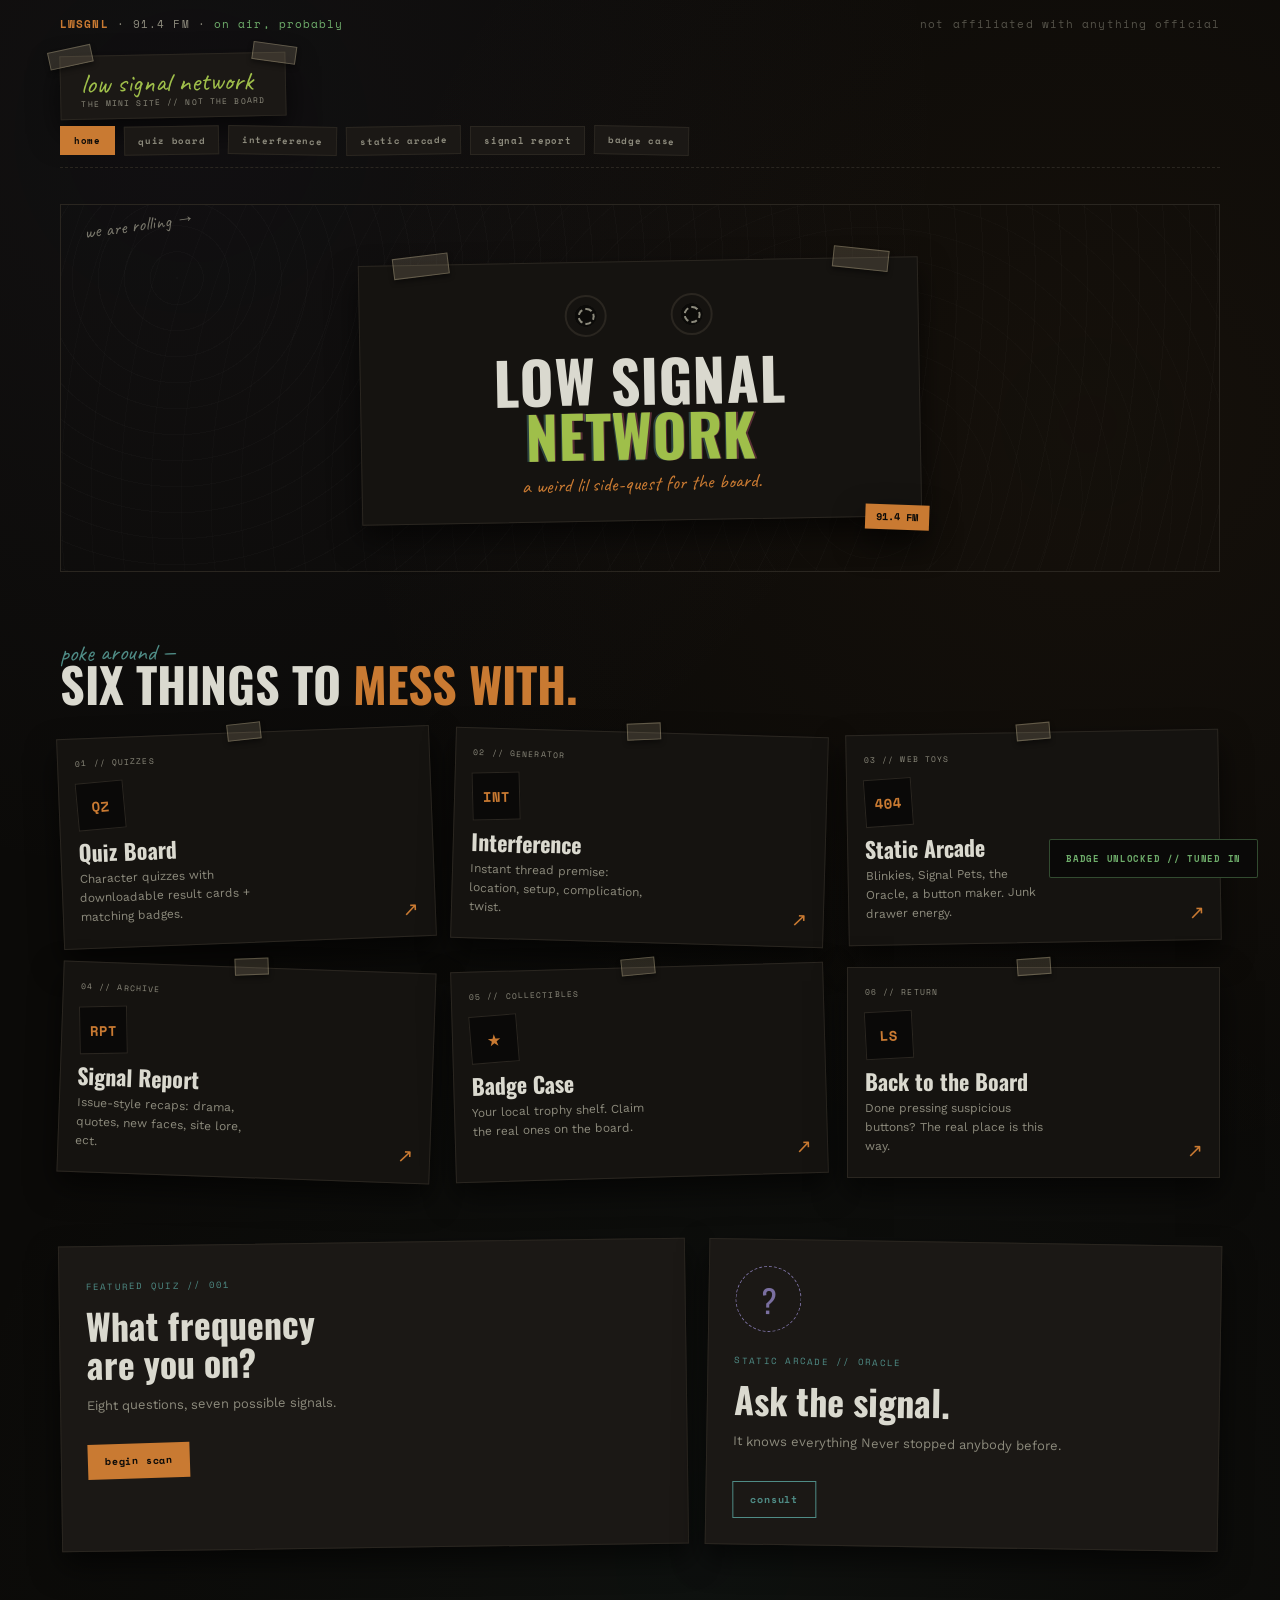
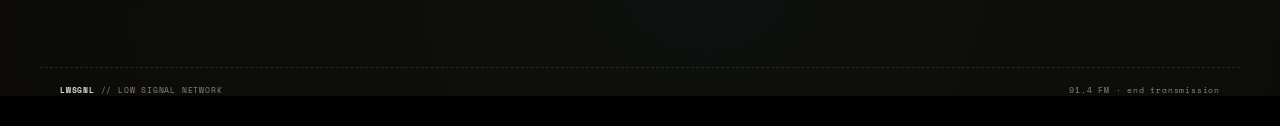
==== commit f76ef6a2: "Update index.html" ====
--- a/index.html
+++ b/index.html
@@ -31,8 +31,8 @@
 <main id="page">
 
   <section class="ls2-hero">
-    <span class="ls2-scribble a">turn the dial &#8594;</span>
-    <span class="ls2-scribble b">(headphones recommended)</span>
+    <span class="ls2-scribble a">we are rolling &#8594;</span>
+    
     <div class="ls2-cassette">
       <div class="ls2-reels"><i></i><i></i></div>
       <h1><span data-glitch-in>LOW SIGNAL</span> <em data-glitch-in>NETWORK</em></h1>
@@ -72,7 +72,7 @@
         <b class="ch">04 // ARCHIVE</b>
         <div class="stamp">RPT</div>
         <h3>Signal Report</h3>
-        <p>Issue-style recaps: drama, quotes, new faces, site lore.</p>
+        <p>Issue-style recaps: drama, quotes, new faces, site lore, ect.</p>
         <span class="go">↗</span>
       </a>
       <a class="ls2-pin" href="badge-case.html">
@@ -96,14 +96,14 @@
     <div class="ls2-mix">
       <span class="eyebrow">FEATURED QUIZ // 001</span>
       <h2>What frequency<br>are you on?</h2>
-      <p>Eight questions, seven possible signals, one result card worth keeping.</p>
+      <p>Eight questions, seven possible signals.</p>
       <a class="btn" href="quiz.html?id=frequency">begin scan</a>
     </div>
     <div class="ls2-mix">
       <div class="ls2-orb">?</div>
       <span class="eyebrow">STATIC ARCADE // ORACLE</span>
       <h3>Ask the signal.</h3>
-      <p>It knows nothing. Never stopped anybody before.</p>
+      <p>It knows everything Never stopped anybody before.</p>
       <a class="btn alt" href="static-arcade.html#oracle">consult</a>
     </div>
   </section>
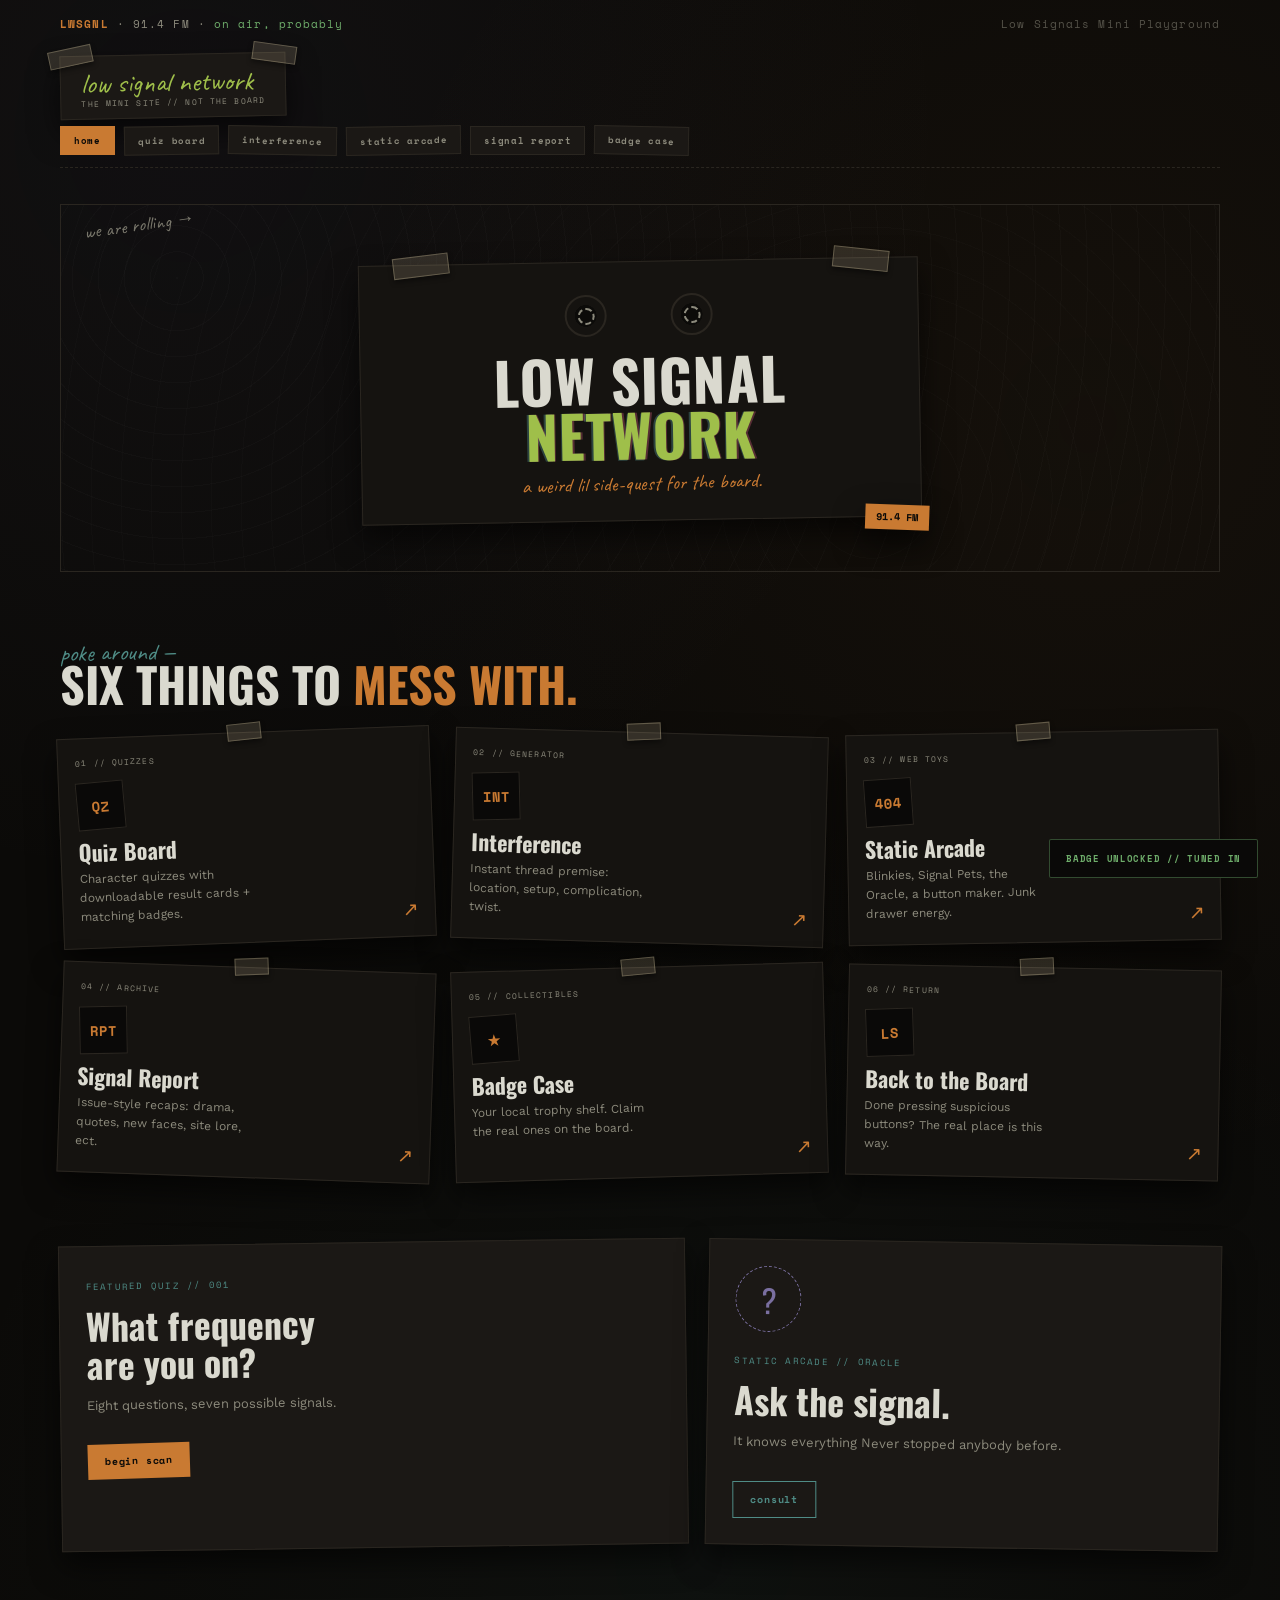
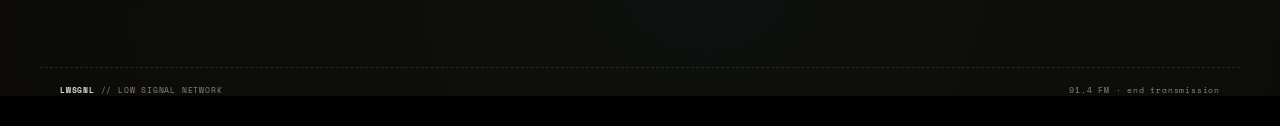
==== commit 662e0453: "Update affiliation text in index.html" ====
--- a/index.html
+++ b/index.html
@@ -15,7 +15,7 @@
 <div class="ls-head">
 <div class="ls-topline">
   <span><b>LWSGNL</b> · 91.4 FM · <span class="blink">on air, probably</span></span>
-  <span class="ls-topline-r">not affiliated with anything official</span>
+  <span class="ls-topline-r">Low Signals Mini Playground</span>
 </div>
 
 <a href="index.html" style="text-decoration:none">
--- a/styles.css
+++ b/styles.css
@@ -211,7 +211,7 @@
 .quiz-intro h3{margin:0 0 18px;font:500 23px var(--display)}
 .quiz-intro p{max-width:640px;color:var(--ink-soft)}
 .character-name-field{display:block;max-width:440px;margin:26px 0 16px;color:var(--ink-soft);font:8px var(--mono);letter-spacing:.12em}
-.character-name-field input,.tool-controls input,.tool-controls select,.pet-adoption input,.compat-inputs input,
+.character-name-field input,.tool-controls input,.tool-controls select,.pet-adoption input,.compat-inputs input,.compat-inputs select,
 .claim-form>label>input,.int-input-grid input{
   width:100%;height:44px;margin-top:8px;padding:0 13px;border:1px solid var(--border);border-radius:2px;
   outline:0;background:#0a0908;color:var(--ink)}
@@ -294,7 +294,11 @@
 .pet-scan-strip strong,.pet-scan-strip small{display:block}
 .pet-scan-strip strong{margin:6px 0;font:700 14px var(--display)}
 .pet-scan-strip small{color:var(--ink-soft);font-size:10px}
-.pet-catalog{display:grid;grid-template-columns:repeat(2,1fr);gap:8px}
+.pet-catalog{display:grid;grid-template-columns:repeat(2,1fr);gap:8px;max-height:480px;overflow-y:auto;
+  padding-right:6px;scrollbar-width:thin;scrollbar-color:var(--amber) #0a0908}
+.pet-catalog::-webkit-scrollbar{width:8px}
+.pet-catalog::-webkit-scrollbar-track{background:#0a0908}
+.pet-catalog::-webkit-scrollbar-thumb{background:var(--amber);border-radius:4px}
 .pet-catalog button{min-height:145px;padding:15px;border:1px solid var(--border);border-radius:2px;background:rgba(255,255,255,.015);color:var(--ink)}
 .pet-catalog button span,.pet-catalog button strong{display:block}
 .pet-catalog button strong{margin-top:10px;font:700 11px var(--display)}
@@ -332,14 +336,43 @@
   background:#0a0908;color:var(--cyan);font:700 11px/1.55 var(--mono)}
 
 .compat-layout{display:grid;grid-template-columns:.8fr 1.2fr;gap:14px}
-.compat-inputs{padding:26px;transform:rotate(-.6deg);display:grid;grid-template-columns:1fr auto 1fr;gap:10px;align-items:end}
+.compat-inputs{padding:26px;transform:rotate(-.6deg);display:grid;grid-template-columns:1fr auto 1fr;gap:10px;align-items:start}
 .compat-result{padding:26px;transform:rotate(.5deg)}
 .compat-inputs label{color:var(--ink-soft);font:8px var(--mono);letter-spacing:.12em}
-.compat-inputs>span{padding-bottom:12px;color:var(--amber);font:700 22px var(--display)}
+.compat-person{display:flex;flex-direction:column;gap:12px}
+.compat-inputs>span{align-self:center;color:var(--amber);font:700 22px var(--display)}
+.compat-inputs select{appearance:none}
 .compat-inputs .radio-btn{grid-column:1/-1;margin-top:8px}
 .compat-result strong{display:block;margin:16px 0 4px;color:var(--cyan);font:700 clamp(60px,9vw,120px)/1 var(--display)}
 .compat-result h3{margin:0;font:800 30px var(--display)}
 .compat-result p{color:var(--ink-soft)}
+.compat-breakdown{margin-top:18px;display:flex;flex-direction:column;gap:10px}
+.compat-factor{padding:10px 12px;border:1px solid var(--border);border-radius:2px;background:rgba(255,255,255,.02)}
+.compat-factor-top{display:flex;justify-content:space-between;align-items:center;gap:10px;font:700 9px var(--mono);letter-spacing:.08em;color:var(--ink-soft)}
+.compat-factor-top b{color:var(--cyan);font:700 13px var(--display)}
+.compat-factor small{display:block;margin-top:4px;color:var(--ink-soft);font-size:12px}
+.compat-agenote{display:block;margin-top:10px;color:var(--ink-soft);font:8px var(--mono);letter-spacing:.08em}
+
+.match-layout{display:grid;grid-template-columns:1.3fr .7fr;gap:14px}
+.match-board-panel{padding:22px;transform:rotate(-.5deg);display:flex;flex-direction:column;align-items:center}
+.match-board{display:grid;grid-template-columns:repeat(6,1fr);gap:5px;width:100%;max-width:420px}
+.match-tile{aspect-ratio:1;display:grid;place-items:center;border:1px solid var(--border);border-radius:2px;
+  background:rgba(255,255,255,.02);font-size:clamp(18px,4vw,26px);line-height:1;transition:transform .12s ease,border-color .12s ease,background .12s ease;padding:0}
+.match-tile:hover:not(:disabled){border-color:var(--amber);transform:translateY(-1px)}
+.match-tile:disabled{cursor:default}
+.match-tile.selected{border-color:var(--cyan);background:rgba(79,140,134,.14);box-shadow:0 0 0 2px rgba(79,140,134,.35) inset}
+.match-tile.invalid{animation:matchShake .3s}
+.match-tile.cleared{animation:matchPop .28s ease-out}
+@keyframes matchShake{25%{transform:translateX(-4px)}75%{transform:translateX(4px)}}
+@keyframes matchPop{0%{transform:scale(1.2);opacity:.3}100%{transform:scale(1);opacity:1}}
+.match-message{margin-top:16px;width:100%;max-width:420px;min-height:44px;padding:12px 14px;border:1px solid rgba(79,140,134,.3);
+  border-radius:2px;background:#0a0908;color:var(--cyan);font:700 10px/1.55 var(--mono)}
+.match-message.is-over{border-color:rgba(201,122,50,.4);color:var(--amber)}
+.match-panel{padding:22px;transform:rotate(.5deg);display:flex;flex-direction:column}
+.match-stat{display:flex;justify-content:space-between;align-items:baseline;padding:10px 0;border-bottom:1px dashed var(--border)}
+.match-stat:first-of-type{padding-top:0}
+.match-stat strong{font:700 26px var(--display);color:var(--amber)}
+.match-instructions{margin:14px 0 18px;color:var(--ink-soft);font-size:12px}
 
 /* ============= badge case ============= */
 .badge-filters{padding:26px 0 14px;display:flex;flex-wrap:wrap;gap:7px}
@@ -506,7 +539,7 @@
   display:grid;place-items:center;font:32px var(--display);color:var(--violet)}
 
 @media(max-width:1050px){
-  .hero-lower,.two-col-feature,.result-layout,.interference-layout,.tool-layout,.pets-layout,.oracle-layout,.report-cover{grid-template-columns:1fr}
+  .hero-lower,.two-col-feature,.result-layout,.interference-layout,.tool-layout,.pets-layout,.oracle-layout,.report-cover,.match-layout{grid-template-columns:1fr}
   .hero-lower>div+div{border-left:0;border-top:1px dashed var(--border)}
   .channel-grid,.quiz-board-grid,.report-grid{grid-template-columns:1fr}
   .channel-card.feature,.report-story.wide{grid-column:auto}
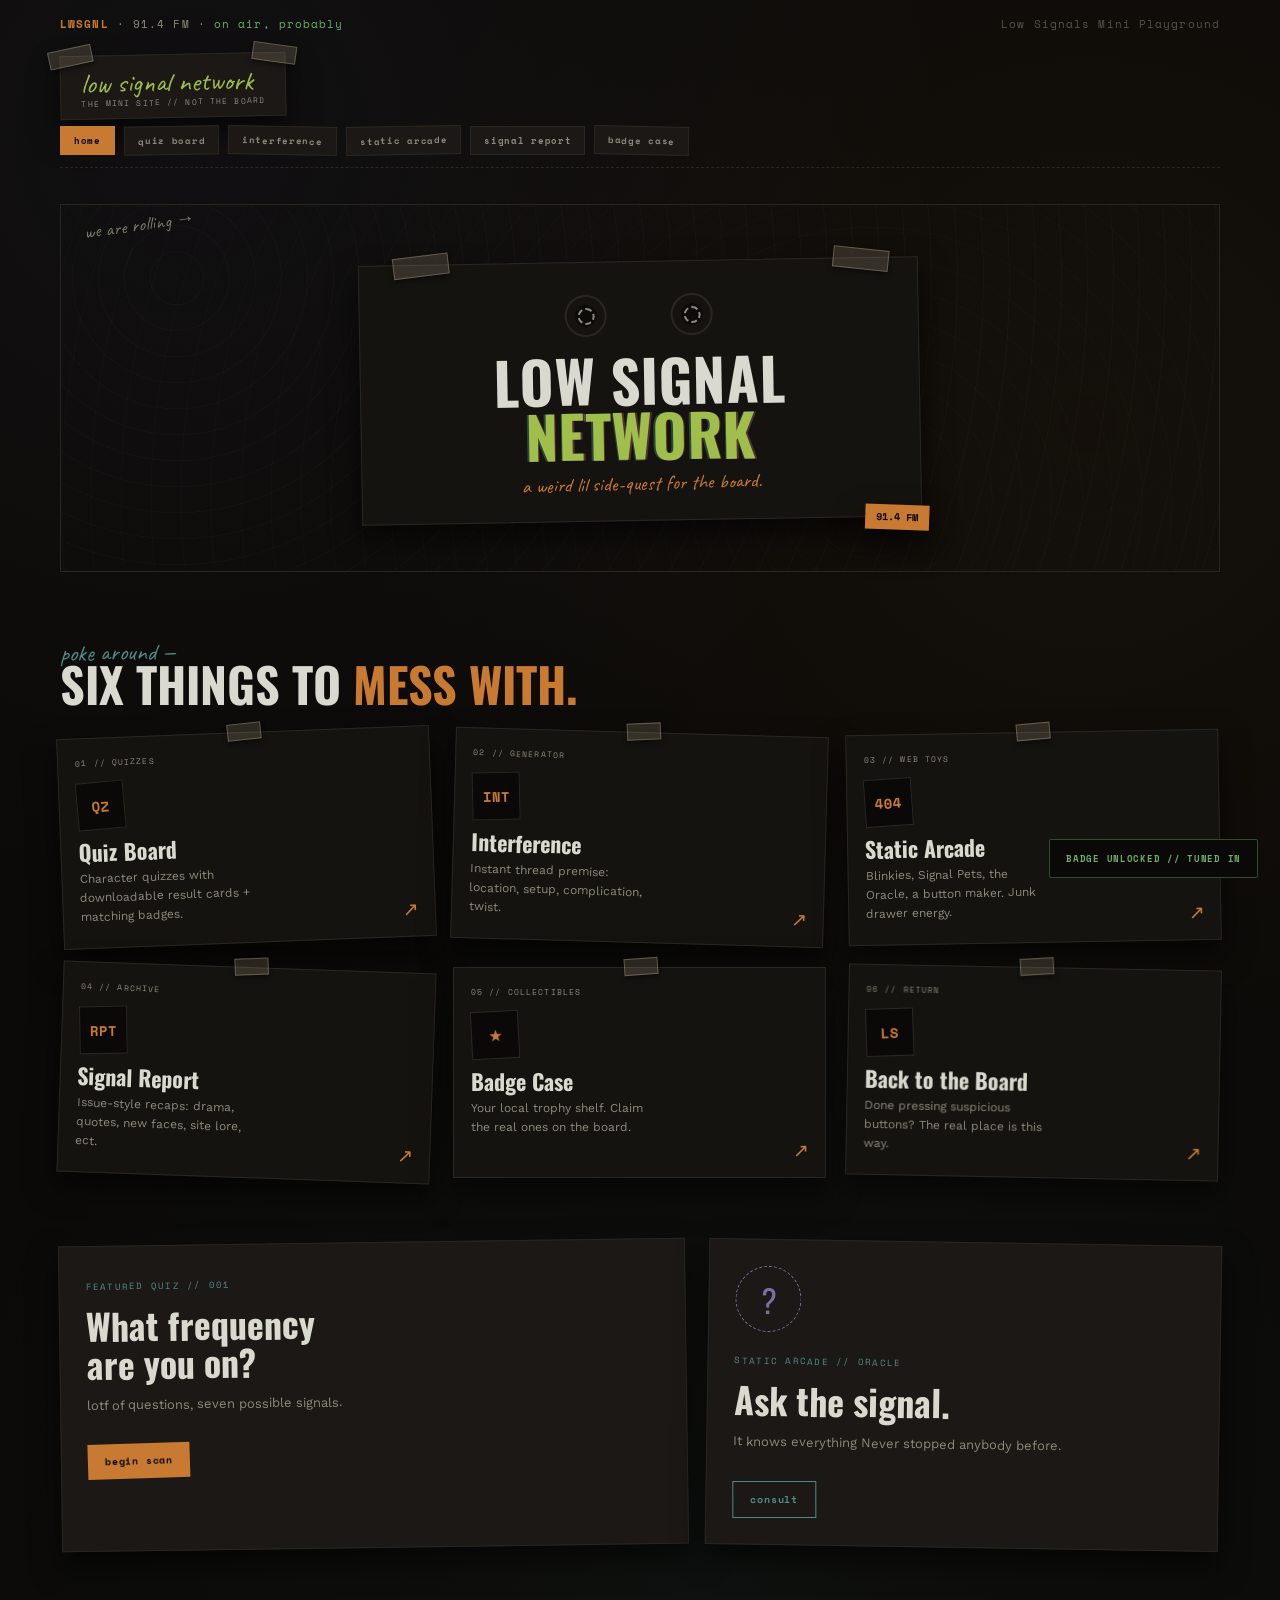
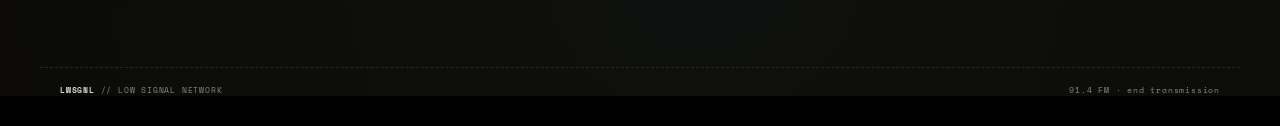
==== commit a4876b1f: "Fix typo in quiz description text" ====
--- a/index.html
+++ b/index.html
@@ -96,7 +96,7 @@
     <div class="ls2-mix">
       <span class="eyebrow">FEATURED QUIZ // 001</span>
       <h2>What frequency<br>are you on?</h2>
-      <p>Eight questions, seven possible signals.</p>
+      <p>lotf of questions, seven possible signals.</p>
       <a class="btn" href="quiz.html?id=frequency">begin scan</a>
     </div>
     <div class="ls2-mix">
